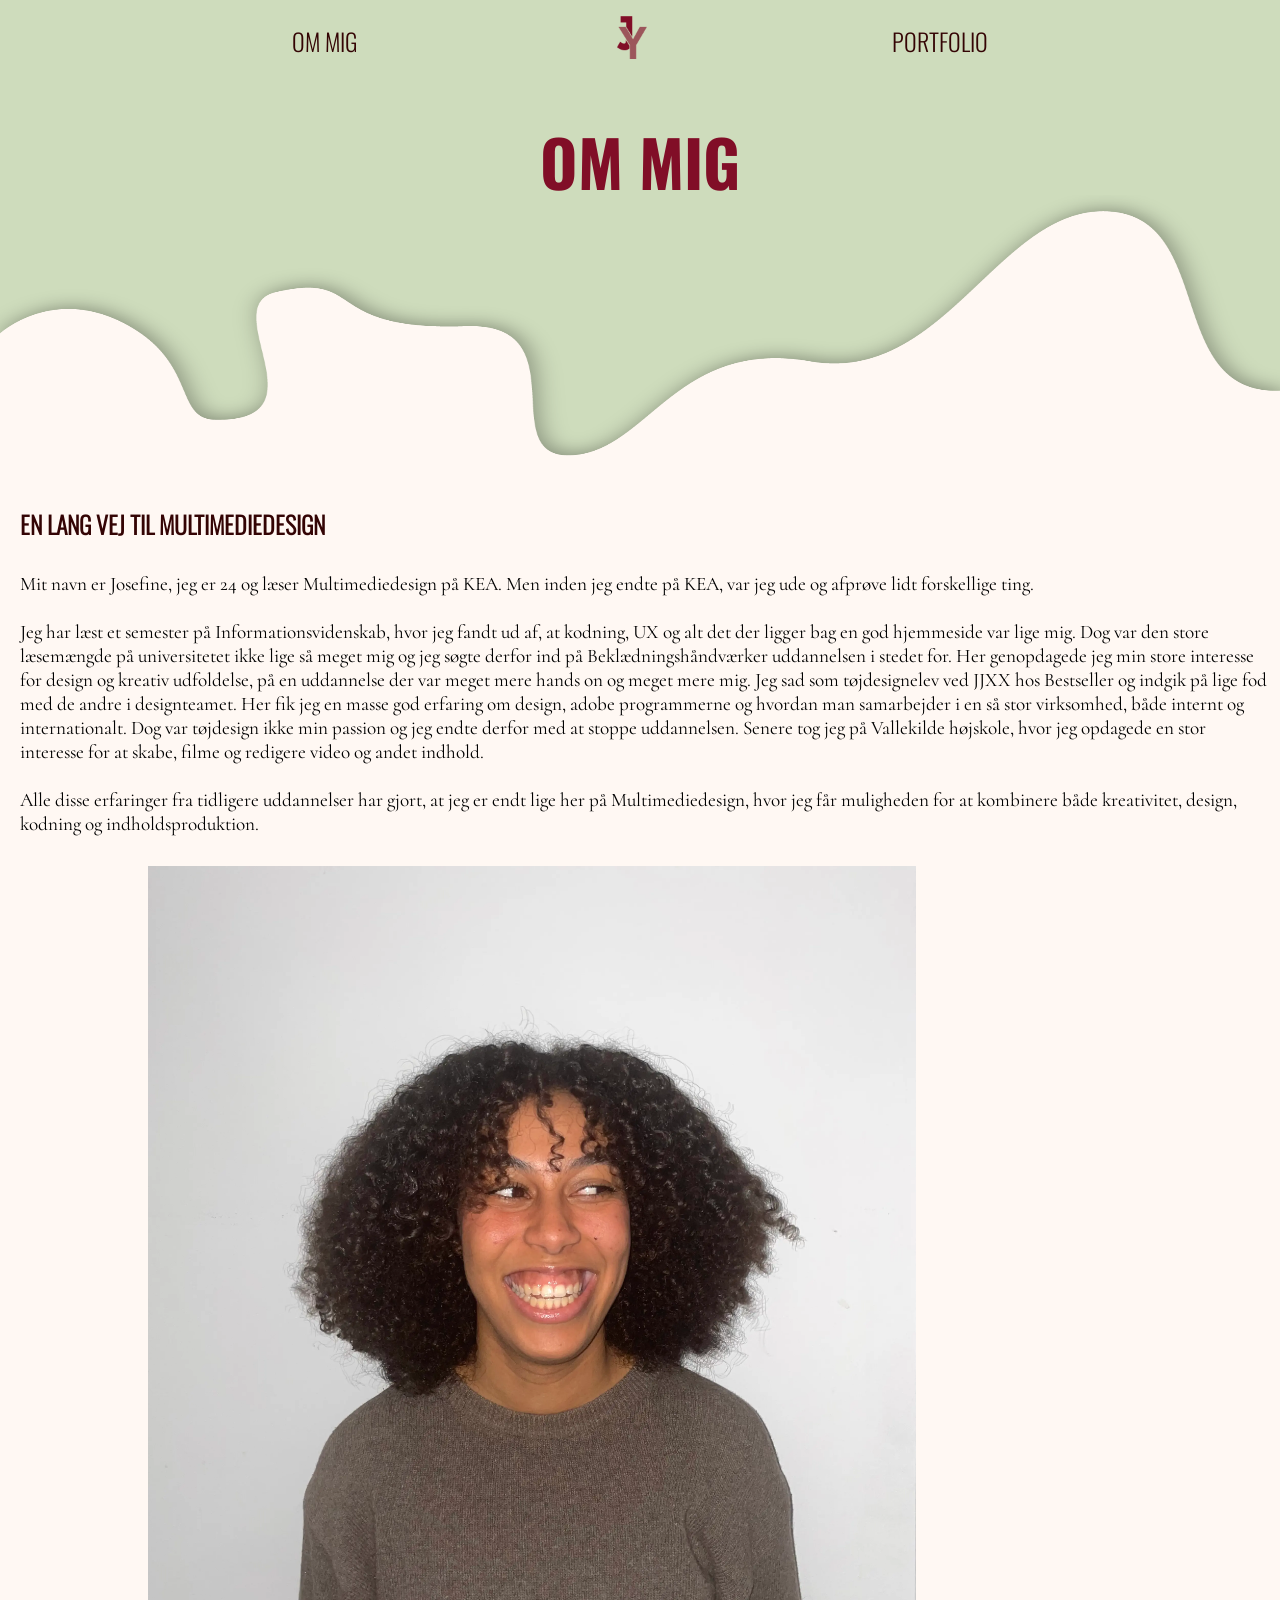
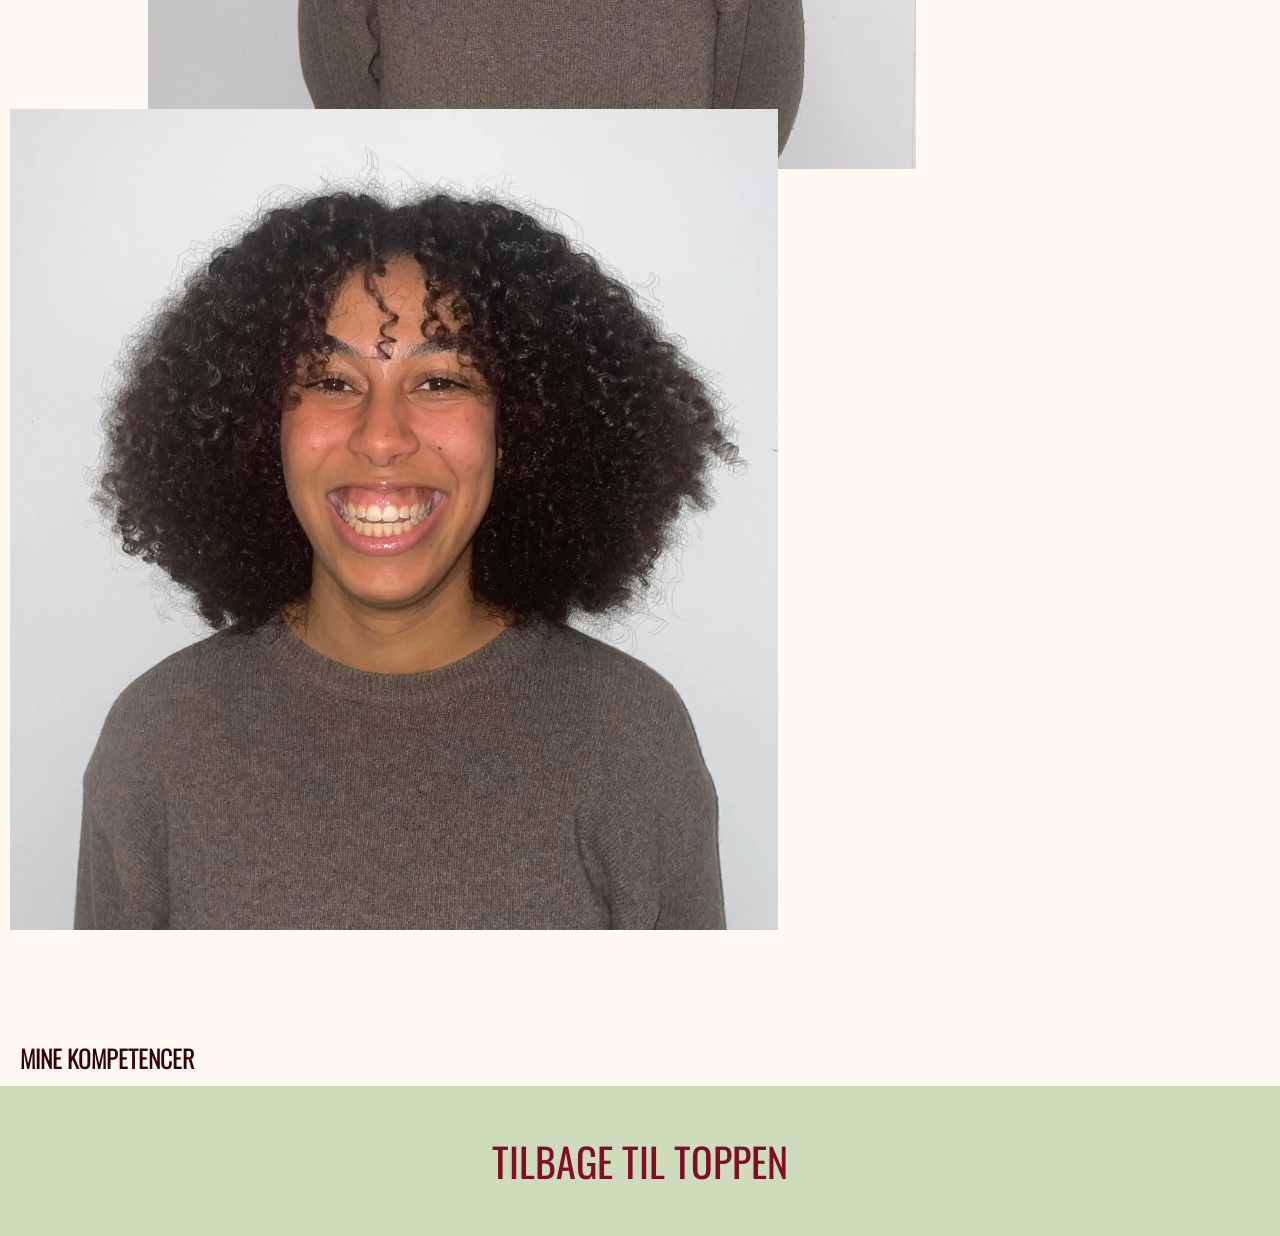
==== om-mig.html @ 7c3bd665 "overlay" ====
<!DOCTYPE html>
<html lang="en">
  <head>
    <meta charset="UTF-8" />
    <meta name="viewport" content="width=device-width, initial-scale=1.0" />
    <link rel="stylesheet" href="css/style.css" />
    <link rel="stylesheet" href="css/om-mig.css" />
    <title>Om mig</title>
  </head>

  <body>
    <header id="header">
      <nav>
        <ul>
          <li><a href="om-mig.html">Om mig</a></li>
          <li id="logo">
            <a href="index.html"><img src="imgs/forside/logo2.png" alt="logo" /></a>
          </li>
          <li><a href="portfolio-overblik.html">Portfolio</a></li>
        </ul>
      </nav>
      <h1>Om mig</h1>
      <div class="header-background"></div>
    </header>

    <main>
      <img id="abstrakt" src="imgs/generelt/abstrakt.png" alt="abstrakt bølget overgang mellem header og side" />

      <div class="grid">
        <h2 class="overskrift1">En lang vej til Multimediedesign</h2>
        <p class="om-mig">
          Mit navn er Josefine, jeg er 24 og læser Multimediedesign på KEA. Men inden jeg endte på KEA, var jeg ude og afprøve lidt forskellige ting. <br />
          <br />
          Jeg har læst et semester på Informationsvidenskab, hvor jeg fandt ud af, at kodning, UX og alt det der ligger bag en god hjemmeside var lige mig. Dog var den store læsemængde på universitetet ikke lige så meget mig og jeg søgte derfor ind
          på Beklædningshåndværker uddannelsen i stedet for. Her genopdagede jeg min store interesse for design og kreativ udfoldelse, på en uddannelse der var meget mere hands on og meget mere mig. Jeg sad som tøjdesignelev ved JJXX hos Bestseller
          og indgik på lige fod med de andre i designteamet. Her fik jeg en masse god erfaring om design, adobe programmerne og hvordan man samarbejder i en så stor virksomhed, både internt og internationalt. Dog var tøjdesign ikke min passion og jeg
          endte derfor med at stoppe uddannelsen. Senere tog jeg på Vallekilde højskole, hvor jeg opdagede en stor interesse for at skabe, filme og redigere video og andet indhold. <br />
          <br />
          Alle disse erfaringer fra tidligere uddannelser har gjort, at jeg er endt lige her på Multimediedesign, hvor jeg får muligheden for at kombinere både kreativitet, design, kodning og indholdsproduktion.
        </p>
        <!-- <div class="overlap"> -->
        <img class="billede1" src="imgs/om-mig/billede1.webp" alt="Portræt billede af mig" />
        <img class="billede2" src="imgs/om-mig/billede2.webp" alt="Portræt billede af mig" />
        <!-- </div> -->
        <h2 class="overskrift2">Mine kompetencer</h2>
      </div>
    </main>

    <footer>
      <a href="#header">Tilbage til toppen</a>
    </footer>
  </body>
</html>
---- css/style.css ----
* {
  margin: 0;
  padding: 0;
}

html {
  --primary: #fff8f3;
  --secondary: #cedcbc;
  --headingcolor: #810e27;
  --paragraphcolor: #340404;
  --headingfont: Oswald;
  --paragraphfont: Cormorant;
  --menufont: Oswald-light;
}

body {
  background-color: var(--primary);
}

@font-face {
  font-family: Oswald;
  src: url(../fonts/Oswald/Oswald-VariableFont_wght.ttf);
}

@font-face {
  font-family: Oswald-light;
  src: url(../fonts/Oswald/Oswald-Light.ttf);
}

@font-face {
  font-family: Cormorant;
  src: url(../fonts/Cormorant/Cormorant-VariableFont_wght.ttf);
}

h1 {
  font-family: var(--headingfont);
  color: var(--headingcolor);
  text-transform: uppercase;
  font-size: 4em;
  display: flex;
  margin-top: 0.5em;
  justify-content: center;
  text-align: center;
}

h2 {
  font-family: var(--menufont);
  color: var(--paragraphcolor);
  text-transform: uppercase;
  margin: 10px;
}

h3 {
  font-family: var(--menufont);
  color: var(--paragraphcolor);
  font-size: 2.5em;
  text-transform: uppercase;
}

p {
  font-family: var(--paragraphfont);
  font-size: 1.2em;
}

/* HEADER */

header {
  position: relative;
  width: 100%;
  background-color: var(--secondary);
}

.header-background {
  height: 30vh;
  background-image: url("../imgs/forside/green.webp");
  width: 100%;
}

/* MENU */

#logo {
  display: flex;
  justify-content: center;
  flex: 0;
}

#logo img {
  width: 30px;
}

#logo img:hover {
  width: 32px;
}

nav ul {
  display: flex;
  justify-content: space-evenly;
  align-items: center;
  padding: 1rem 2rem;
  margin: 0;
  list-style: none;
  max-width: 1200px;
}

nav ul li {
  flex: 1;
  text-align: center;
}

nav ul li a {
  text-decoration: none;
  color: var(--paragraphcolor);
  font-family: var(--menufont);
  text-transform: uppercase;
  font-size: 1.5em;
}

nav ul li a:hover {
  font-family: var(--headingfont);
}

#abstrakt {
  position: sticky;
  width: 100%;
  height: 33vh;
  margin-top: -449px;
}

/* LOTTIE */
.lottie-player {
  width: 100vw;
}

/* FOOTER */

footer {
  background-color: var(--secondary);
  height: 150px;
  display: flex;
  justify-content: center;
  align-items: center;
}

footer a {
  text-decoration: none;
  font-size: 2.5em;
  color: var(--headingcolor);
  font-family: var(--headingfont);
  text-transform: uppercase;
}

footer a:hover {
  color: var(--paragraphcolor);
}
---- css/om-mig.css ----
p {
  margin: 10px;
  margin-top: 0;
  margin-left: 20px;
  /* padding-bottom: 20px; */
}

.grid {
  display: grid;
  grid-gap: 20px;
  grid-template-columns: 1fr 1fr 1fr;
}

.overskrift1 {
  grid-column: 1 / 4;
  margin-left: 20px;
}

.om-mig {
  grid-row: 2;
  grid-column: 1 / span 3;
}

.overskrift2 {
  /* grid-row: 6; */
  grid-column: 1 / 4;
  margin-left: 20px;
}

.billede1,
.billede2 {
  grid-column: 1 / span 3;
  position: relative;
  width: 60vw;
}

.billede1 {
  z-index: 1;
  left: 148px;
}
.billede2 {
  z-index: 2;
  left: 10px;
  top: -80px;
}

/* .overlap {
  position: relative;
  grid-column: 1 / span 3;
  grid-row: 4;
}

.billede1,
.billede2 {
  position: absolute;
  width: 50%;
}

.billede1 {
  left: 200px;
}

.billede2 {
  top: 100px;
} */

/* .grid img:first-of-type {
  grid-row: 3;
  grid-column: 2 / 4;
}

img {
  width: 43vw;
  margin: 10px;
} */
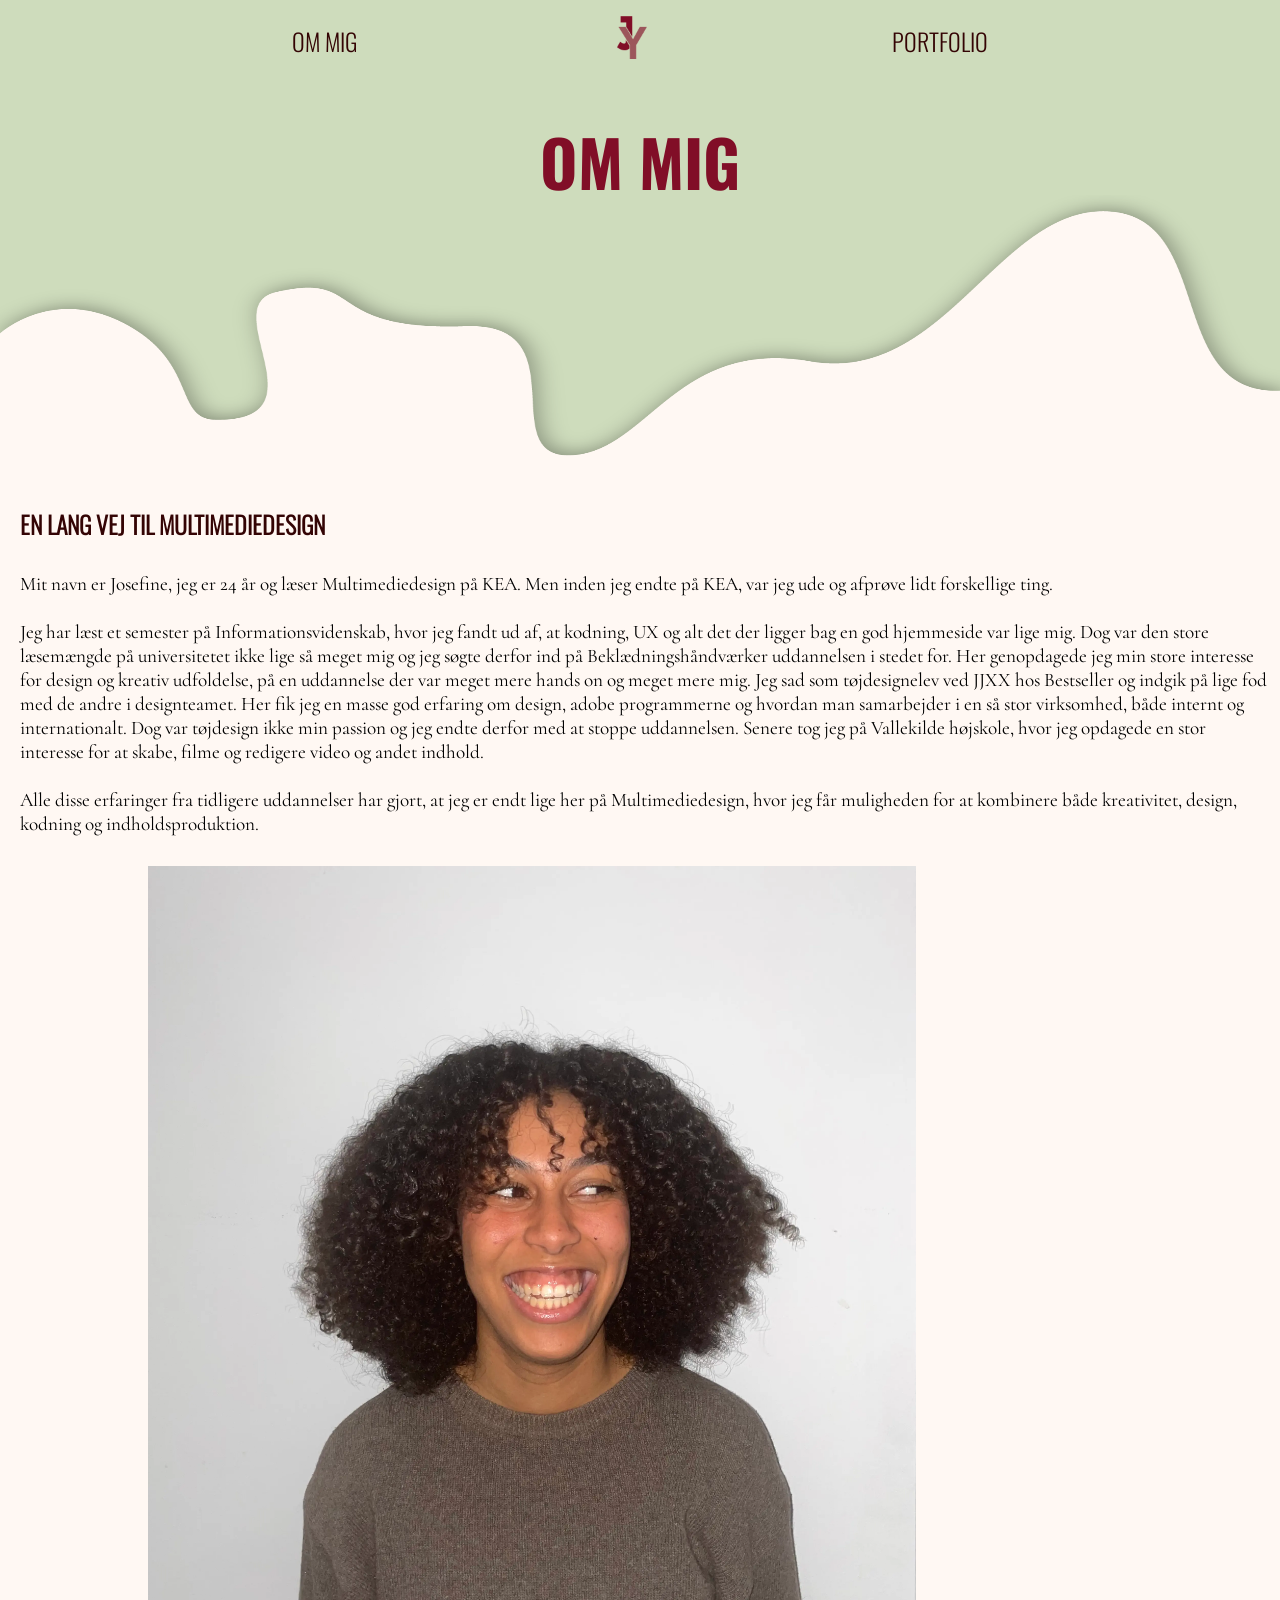
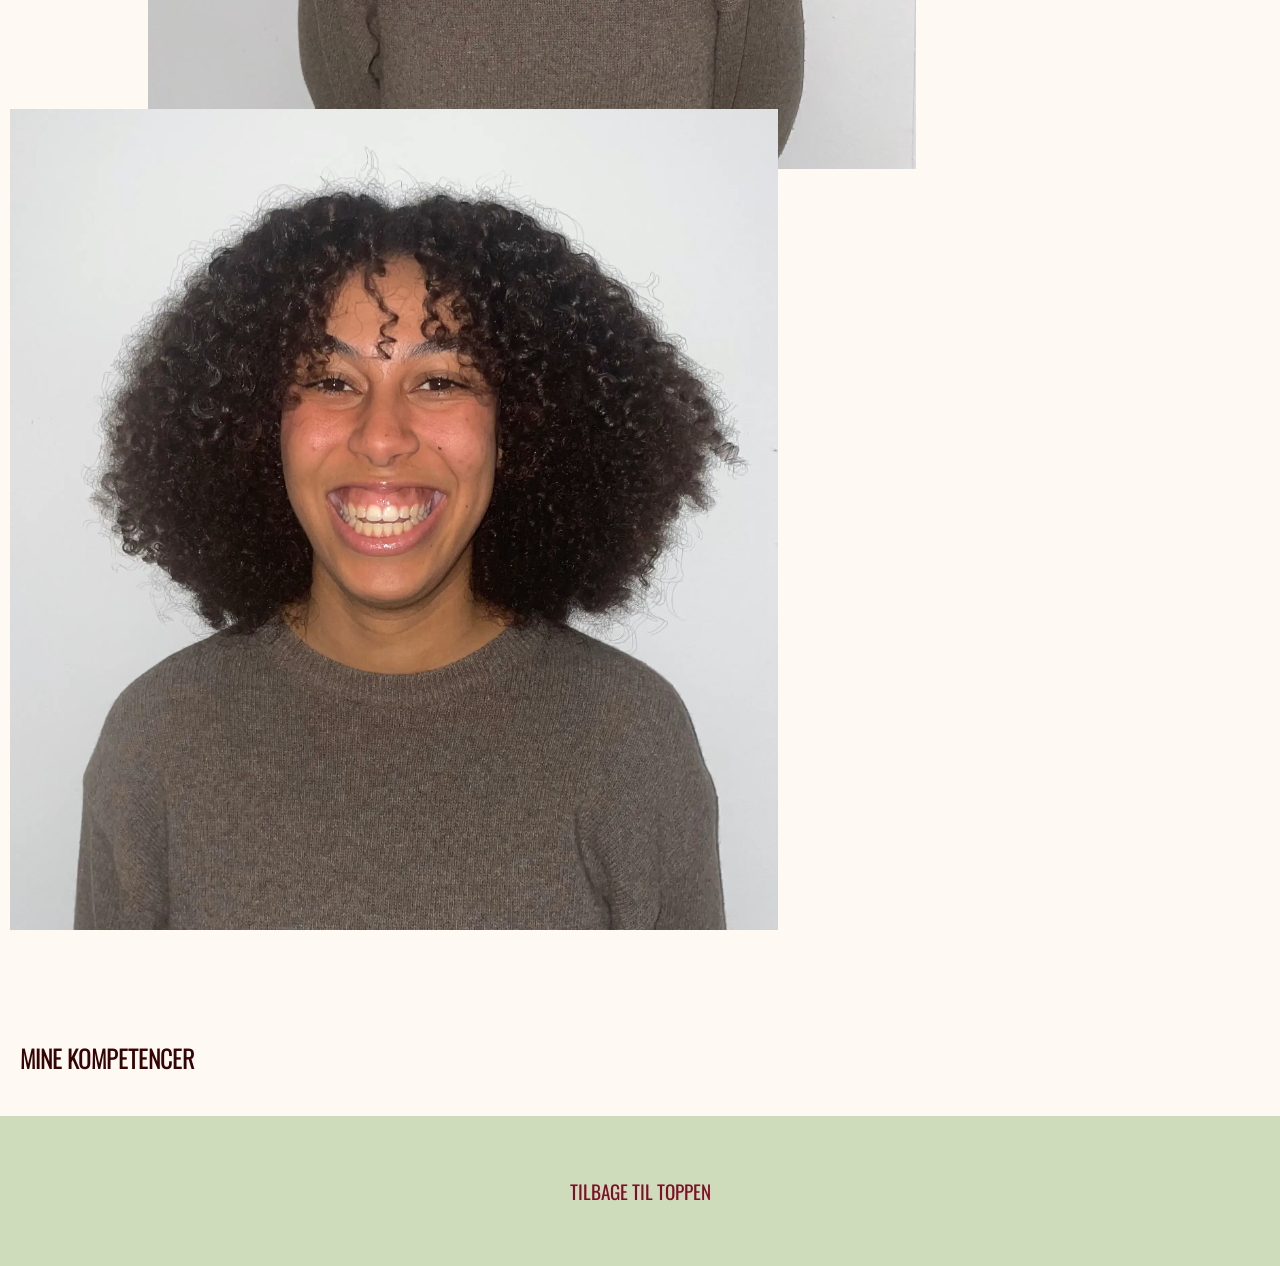
==== commit f12f32c9: "josh sagde der manglede et "år"" ====
--- a/om-mig.html
+++ b/om-mig.html
@@ -29,7 +29,7 @@
       <div class="grid">
         <h2 class="overskrift1">En lang vej til Multimediedesign</h2>
         <p class="om-mig">
-          Mit navn er Josefine, jeg er 24 og læser Multimediedesign på KEA. Men inden jeg endte på KEA, var jeg ude og afprøve lidt forskellige ting. <br />
+          Mit navn er Josefine, jeg er 24 år og læser Multimediedesign på KEA. Men inden jeg endte på KEA, var jeg ude og afprøve lidt forskellige ting. <br />
           <br />
           Jeg har læst et semester på Informationsvidenskab, hvor jeg fandt ud af, at kodning, UX og alt det der ligger bag en god hjemmeside var lige mig. Dog var den store læsemængde på universitetet ikke lige så meget mig og jeg søgte derfor ind
           på Beklædningshåndværker uddannelsen i stedet for. Her genopdagede jeg min store interesse for design og kreativ udfoldelse, på en uddannelse der var meget mere hands on og meget mere mig. Jeg sad som tøjdesignelev ved JJXX hos Bestseller
--- a/css/style.css
+++ b/css/style.css
@@ -137,13 +137,22 @@
   background-color: var(--secondary);
   height: 150px;
   display: flex;
-  justify-content: center;
+  justify-content: space-evenly;
   align-items: center;
+  margin-top: 30px;
+}
+
+.knap {
+  background-color: #cedcbc;
+  border-radius: 10px;
+  padding-left: 14px;
+  padding-right: 10px;
+  box-shadow: 1px 1px 5px rgba(0, 0, 0, 0.5);
 }
 
 footer a {
   text-decoration: none;
-  font-size: 2.5em;
+  font-size: 1.2em;
   color: var(--headingcolor);
   font-family: var(--headingfont);
   text-transform: uppercase;
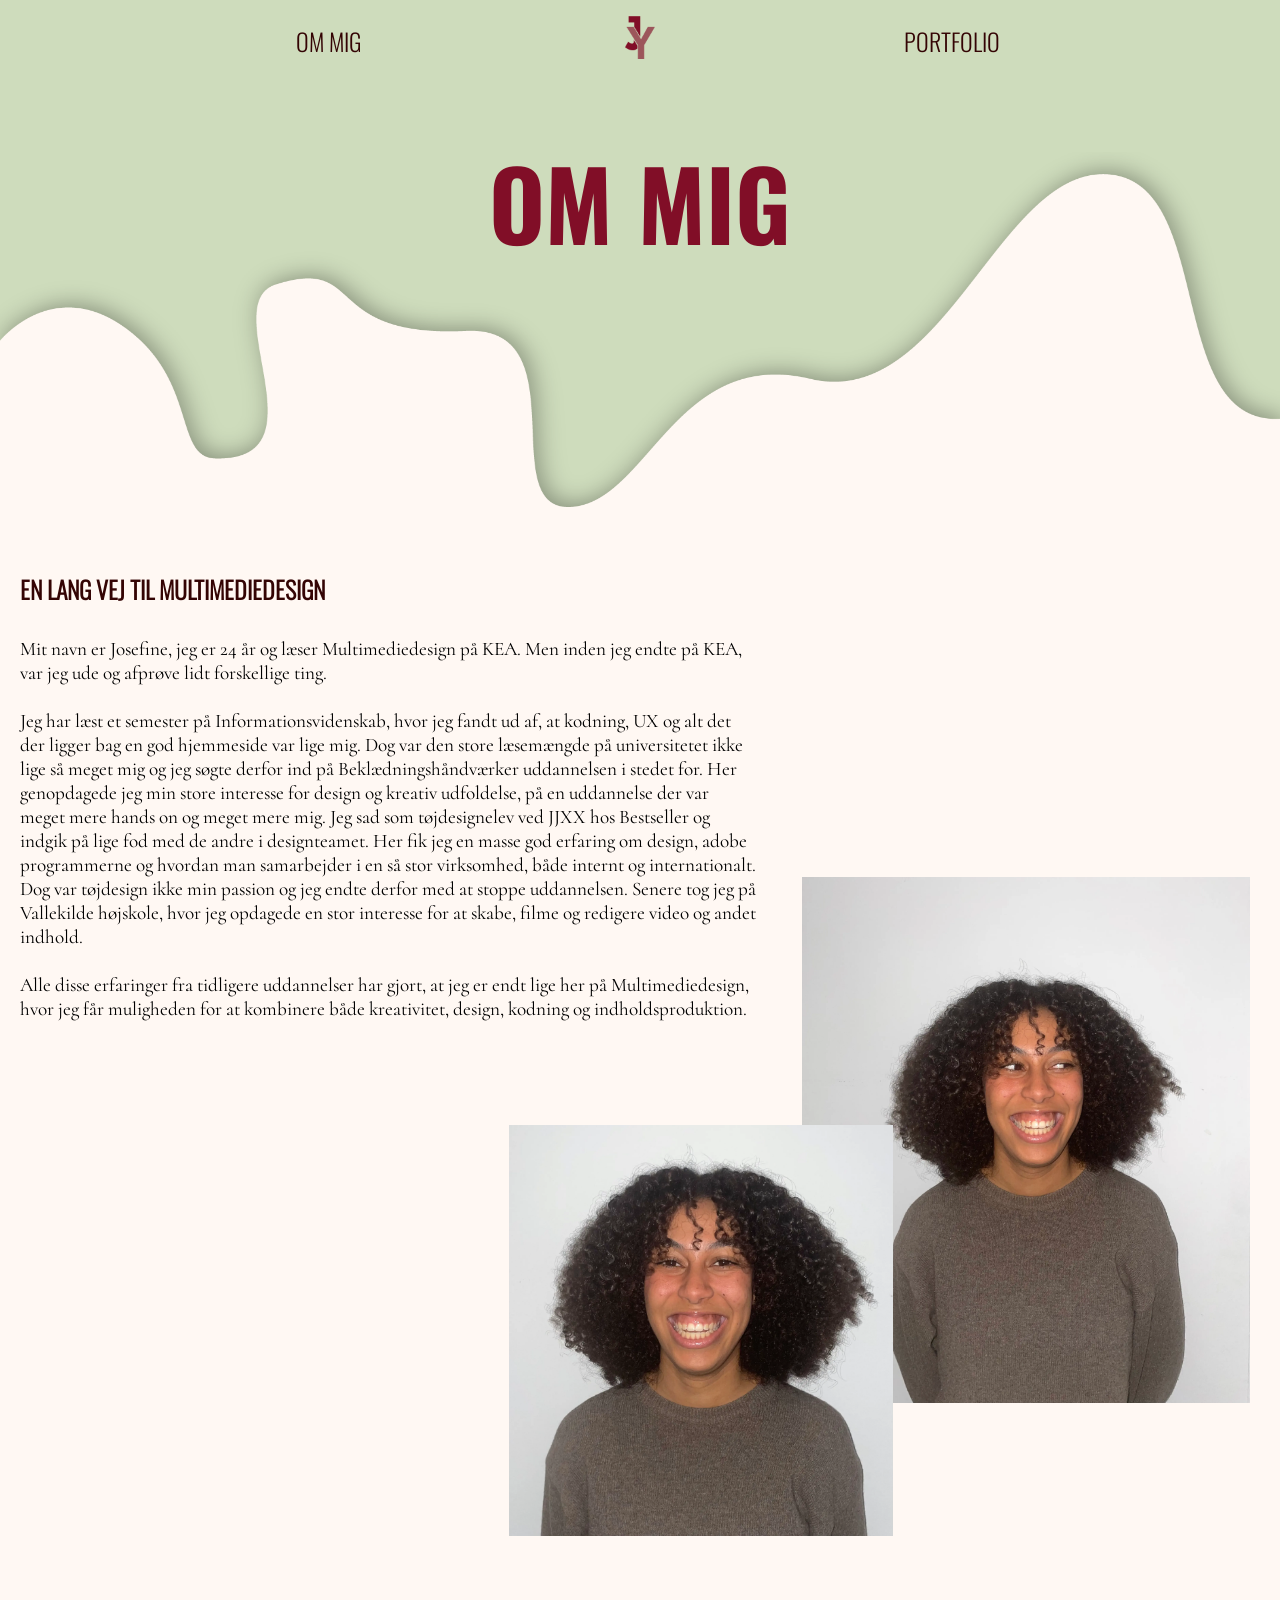
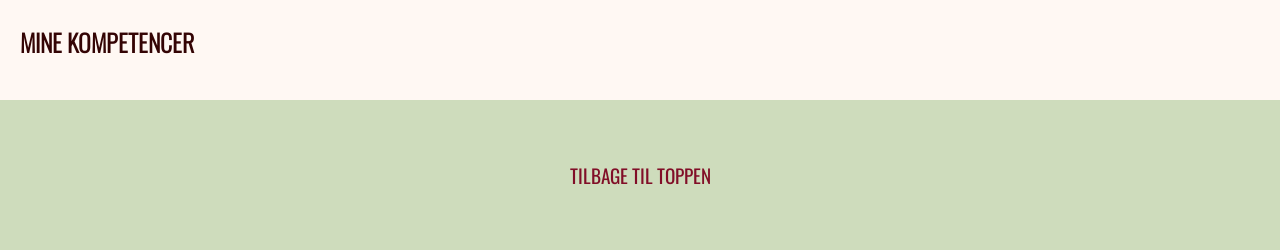
==== commit 61828ca7: "media queries - om mig" ====
--- a/om-mig.html
+++ b/om-mig.html
@@ -38,10 +38,10 @@
           <br />
           Alle disse erfaringer fra tidligere uddannelser har gjort, at jeg er endt lige her på Multimediedesign, hvor jeg får muligheden for at kombinere både kreativitet, design, kodning og indholdsproduktion.
         </p>
-        <!-- <div class="overlap"> -->
+
         <img class="billede1" src="imgs/om-mig/billede1.webp" alt="Portræt billede af mig" />
         <img class="billede2" src="imgs/om-mig/billede2.webp" alt="Portræt billede af mig" />
-        <!-- </div> -->
+
         <h2 class="overskrift2">Mine kompetencer</h2>
       </div>
     </main>
--- a/css/style.css
+++ b/css/style.css
@@ -99,7 +99,6 @@
   padding: 1rem 2rem;
   margin: 0;
   list-style: none;
-  max-width: 1200px;
 }
 
 nav ul li {
@@ -144,8 +143,8 @@
 
 .knap {
   background-color: #cedcbc;
-  border-radius: 10px;
-  padding-left: 14px;
+  border-radius: 20px;
+  padding-left: 10px;
   padding-right: 10px;
   box-shadow: 1px 1px 5px rgba(0, 0, 0, 0.5);
 }
@@ -161,3 +160,27 @@
 footer a:hover {
   color: var(--paragraphcolor);
 }
+
+/* .knap-link {
+  background-color: #fff8f3;
+  border-radius: 20px;
+  padding: 8px;
+  text-align: center;
+  color: #340404;
+  box-shadow: 1px 1px 5px rgba(0, 0, 0, 0.5);
+} */
+
+@media (width >1200px) {
+  #abstrakt {
+    position: sticky;
+    width: 100%;
+    height: 45vh;
+    margin-top: -449px;
+  }
+}
+
+@media (width > 700px) {
+  h1 {
+    font-size: 6em;
+  }
+}
--- a/css/om-mig.css
+++ b/css/om-mig.css
@@ -35,41 +35,77 @@
 }
 
 .billede1 {
-  z-index: 1;
   left: 148px;
 }
 .billede2 {
-  z-index: 2;
   left: 10px;
   top: -80px;
 }
 
-/* .overlap {
-  position: relative;
-  grid-column: 1 / span 3;
-  grid-row: 4;
+@media (width > 620px) {
+  .om-mig {
+    grid-column: 1 / 3;
+    max-width: 737px;
+  }
+
+  .billede1,
+  .billede2 {
+    grid-column: 2 / span 2;
+    position: relative;
+  }
+
+  .billede1 {
+    left: 85px;
+    width: 50vw;
+  }
+  .billede2 {
+    left: -80px;
+    top: -147px;
+    width: 45vw;
+  }
 }
 
-.billede1,
-.billede2 {
-  position: absolute;
-  width: 50%;
+@media (width > 945px) {
+  .billede1 {
+    grid-column: 3 / 4;
+    left: 0;
+    top: 340px;
+    width: 35vw;
+    margin-right: 10px;
+  }
+
+  .billede2 {
+    grid-column: 2 / 3;
+    left: 83px;
+    top: -1px;
+    width: 30vw;
+  }
 }
 
-.billede1 {
-  left: 200px;
+@media (width > 1230px) {
+  .billede1 {
+    top: 240px;
+    width: 35vw;
+    max-width: 35vw;
+    margin-right: 30px;
+  }
+
+  .billede2 {
+    left: 111px;
+    top: -58px;
+    width: 30vw;
+    max-width: 30vw;
+  }
 }
 
-.billede2 {
-  top: 100px;
-} */
+@media (width > 1520px) {
+  .billede1 {
+    top: 70px;
+    margin-right: 80px;
+  }
 
-/* .grid img:first-of-type {
-  grid-row: 3;
-  grid-column: 2 / 4;
+  .billede2 {
+    left: 111px;
+    top: -261px;
+  }
 }
-
-img {
-  width: 43vw;
-  margin: 10px;
-} */
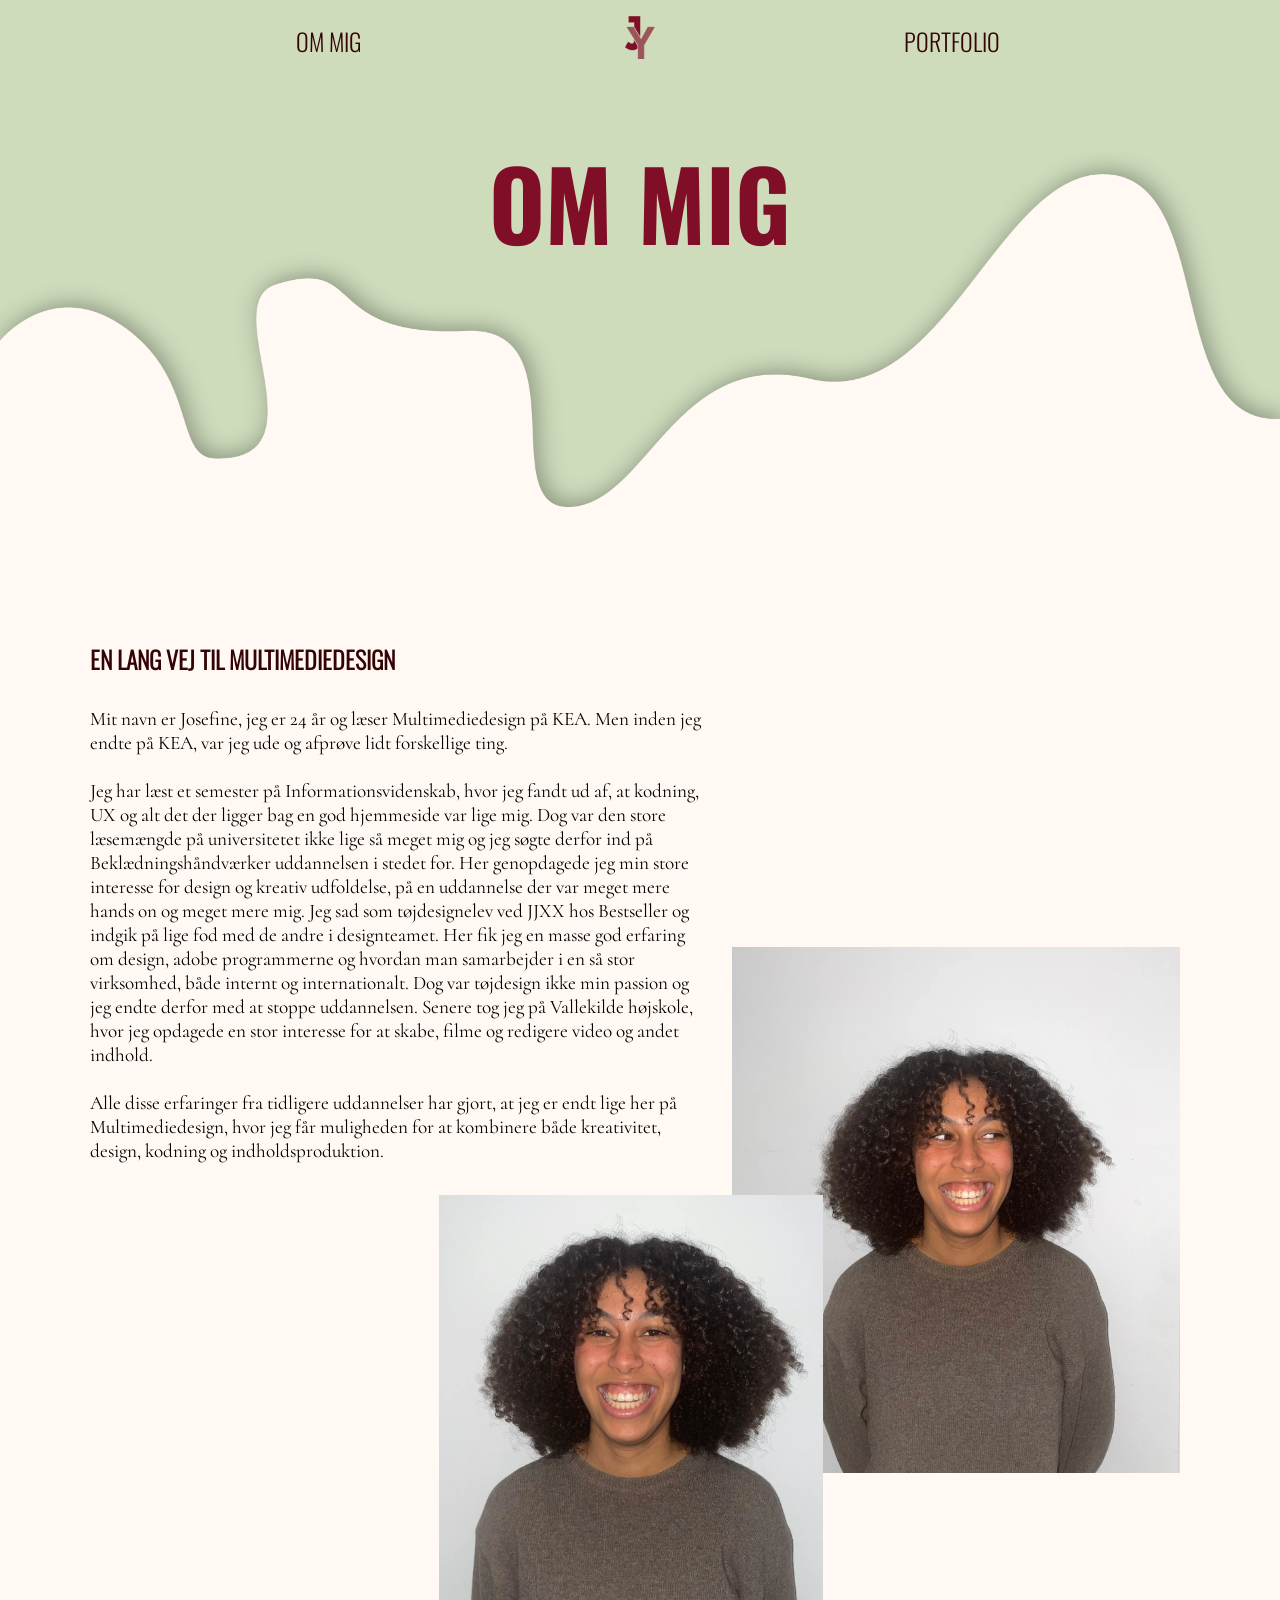
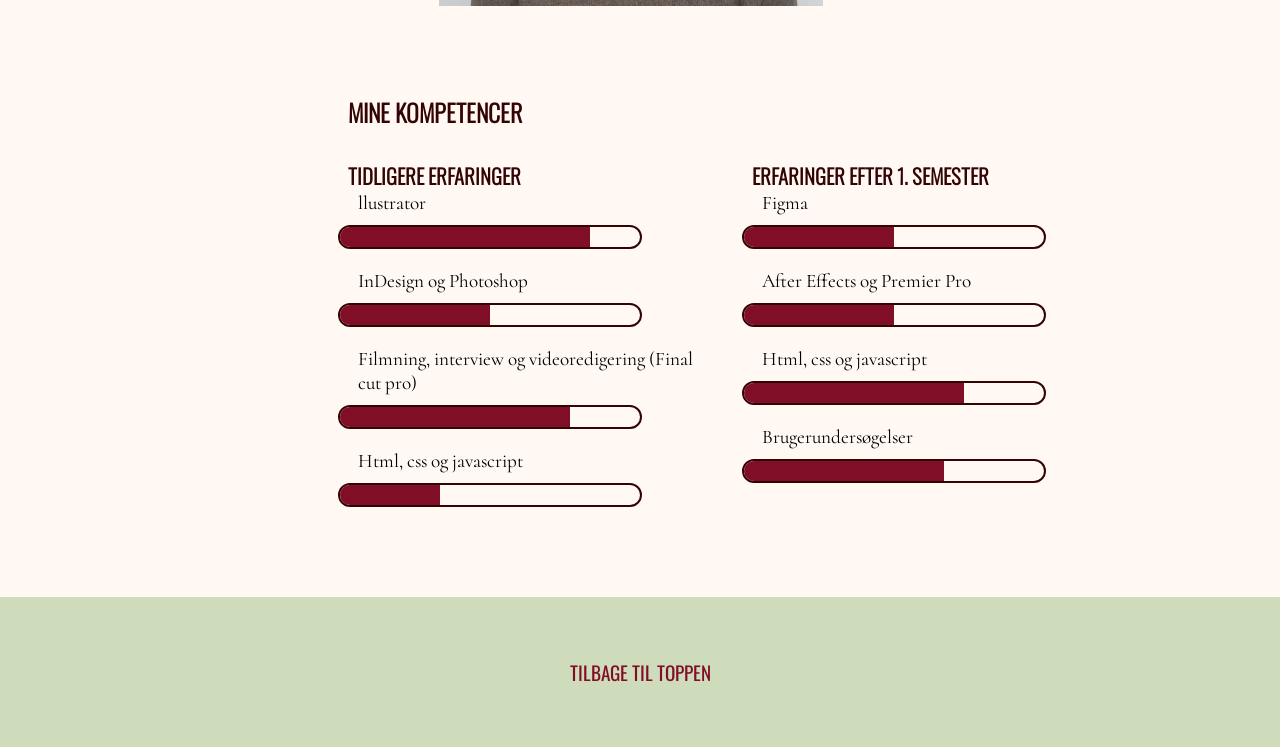
==== commit 99c3c529: "kompetencer" ====
--- a/om-mig.html
+++ b/om-mig.html
@@ -43,6 +43,49 @@
         <img class="billede2" src="imgs/om-mig/billede2.webp" alt="Portræt billede af mig" />
 
         <h2 class="overskrift2">Mine kompetencer</h2>
+        <div class="gammel-erfaring">
+          <h3>Tidligere erfaringer</h3>
+          <div>
+            <p>llustrator</p>
+            <div class="kompetence-container">
+              <div class="kompetence-sprite1"></div>
+            </div>
+            <p>InDesign og Photoshop</p>
+            <div class="kompetence-container">
+              <div class="kompetence-sprite2"></div>
+            </div>
+            <p>Filmning, interview og videoredigering (Final cut pro)</p>
+            <div class="kompetence-container">
+              <div class="kompetence-sprite3"></div>
+            </div>
+            <p>Html, css og javascript</p>
+            <div class="kompetence-container">
+              <div class="kompetence-sprite4"></div>
+            </div>
+          </div>
+        </div>
+
+        <div class="ny-erfaring">
+          <h3>Erfaringer efter 1. semester</h3>
+          <div>
+            <p>Figma</p>
+            <div class="kompetence-container">
+              <div class="kompetence-sprite6"></div>
+            </div>
+            <p>After Effects og Premier Pro</p>
+            <div class="kompetence-container">
+              <div class="kompetence-sprite7"></div>
+            </div>
+            <p>Html, css og javascript</p>
+            <div class="kompetence-container">
+              <div class="kompetence-sprite8"></div>
+            </div>
+            <p>Brugerundersøgelser</p>
+            <div class="kompetence-container">
+              <div class="kompetence-sprite9"></div>
+            </div>
+          </div>
+        </div>
       </div>
     </main>
 
--- a/css/style.css
+++ b/css/style.css
@@ -53,8 +53,14 @@
 h3 {
   font-family: var(--menufont);
   color: var(--paragraphcolor);
-  font-size: 2.5em;
-  text-transform: uppercase;
+  font-size: 1.3em;
+  text-transform: uppercase;
+}
+
+h4 {
+  font-family: var(--menufont);
+  color: var(--paragraphcolor);
+  font-size: 1.2em;
 }
 
 p {
@@ -142,6 +148,7 @@
 }
 
 .knap {
+  font-size: 1.3em;
   background-color: #cedcbc;
   border-radius: 20px;
   padding-left: 10px;
@@ -161,26 +168,39 @@
   color: var(--paragraphcolor);
 }
 
-/* .knap-link {
+.knap-link {
   background-color: #fff8f3;
-  border-radius: 20px;
-  padding: 8px;
+  border-radius: 40px;
+  padding: 20px;
   text-align: center;
   color: #340404;
   box-shadow: 1px 1px 5px rgba(0, 0, 0, 0.5);
-} */
-
-@media (width >1200px) {
+  margin: auto;
+}
+
+/* @media (width >1200px) {
   #abstrakt {
     position: sticky;
     width: 100%;
     height: 45vh;
     margin-top: -449px;
   }
-}
+} */
 
 @media (width > 700px) {
   h1 {
     font-size: 6em;
   }
-}
+  #abstrakt {
+    position: sticky;
+    width: 100%;
+    height: 45vh;
+    margin-top: -449px;
+  }
+
+  .knap {
+    font-size: 2em;
+    padding-left: 10px;
+    padding-right: 10px;
+  }
+}
--- a/css/om-mig.css
+++ b/css/om-mig.css
@@ -42,6 +42,81 @@
   top: -80px;
 }
 
+h3 {
+  grid-column: 1 / span 3;
+  margin-left: 10px;
+}
+
+.kompetence-container {
+  border: 2px solid #340404;
+  border-radius: 40px;
+  width: 300px;
+  height: 20px;
+  margin-bottom: 20px;
+}
+
+.kompetence-sprite1 {
+  background-color: #810e27;
+  border-radius: 40px 0 0 40px;
+  width: 250px;
+  height: 20px;
+}
+
+.kompetence-sprite2 {
+  background-color: #810e27;
+  border-radius: 40px 0 0 40px;
+  width: 150px;
+  height: 20px;
+}
+
+.kompetence-sprite3 {
+  background-color: #810e27;
+  border-radius: 40px 0 0 40px;
+  width: 230px;
+  height: 20px;
+}
+
+.kompetence-sprite4 {
+  background-color: #810e27;
+  border-radius: 40px 0 0 40px;
+  width: 100px;
+  height: 20px;
+}
+
+.kompetence-sprite6 {
+  background-color: #810e27;
+  border-radius: 40px 0 0 40px;
+  width: 150px;
+  height: 20px;
+}
+
+.kompetence-sprite7 {
+  background-color: #810e27;
+  border-radius: 40px 0 0 40px;
+  width: 150px;
+  height: 20px;
+}
+
+.kompetence-sprite8 {
+  background-color: #810e27;
+  border-radius: 40px 0 0 40px;
+  width: 220px;
+  height: 20px;
+}
+
+.kompetence-sprite9 {
+  background-color: #810e27;
+  border-radius: 40px 0 0 40px;
+  width: 200px;
+  height: 20px;
+}
+
+.gammel-erfaring,
+.ny-erfaring {
+  margin-left: 10px;
+  grid-column: 1 / 2;
+}
+
 @media (width > 620px) {
   .om-mig {
     grid-column: 1 / 3;
@@ -62,6 +137,14 @@
     left: -80px;
     top: -147px;
     width: 45vw;
+  }
+
+  .ny-erfaring {
+    grid-column: 2 / 3;
+  }
+
+  .grid {
+    margin: 30px;
   }
 }
 
@@ -80,6 +163,19 @@
     top: -1px;
     width: 30vw;
   }
+
+  .overskrift2,
+  .gammel-erfaring {
+    grid-column: 2 / 3;
+  }
+
+  .ny-erfaring {
+    grid-column: 3 / 4;
+  }
+
+  .grid {
+    margin: 70px;
+  }
 }
 
 @media (width > 1230px) {
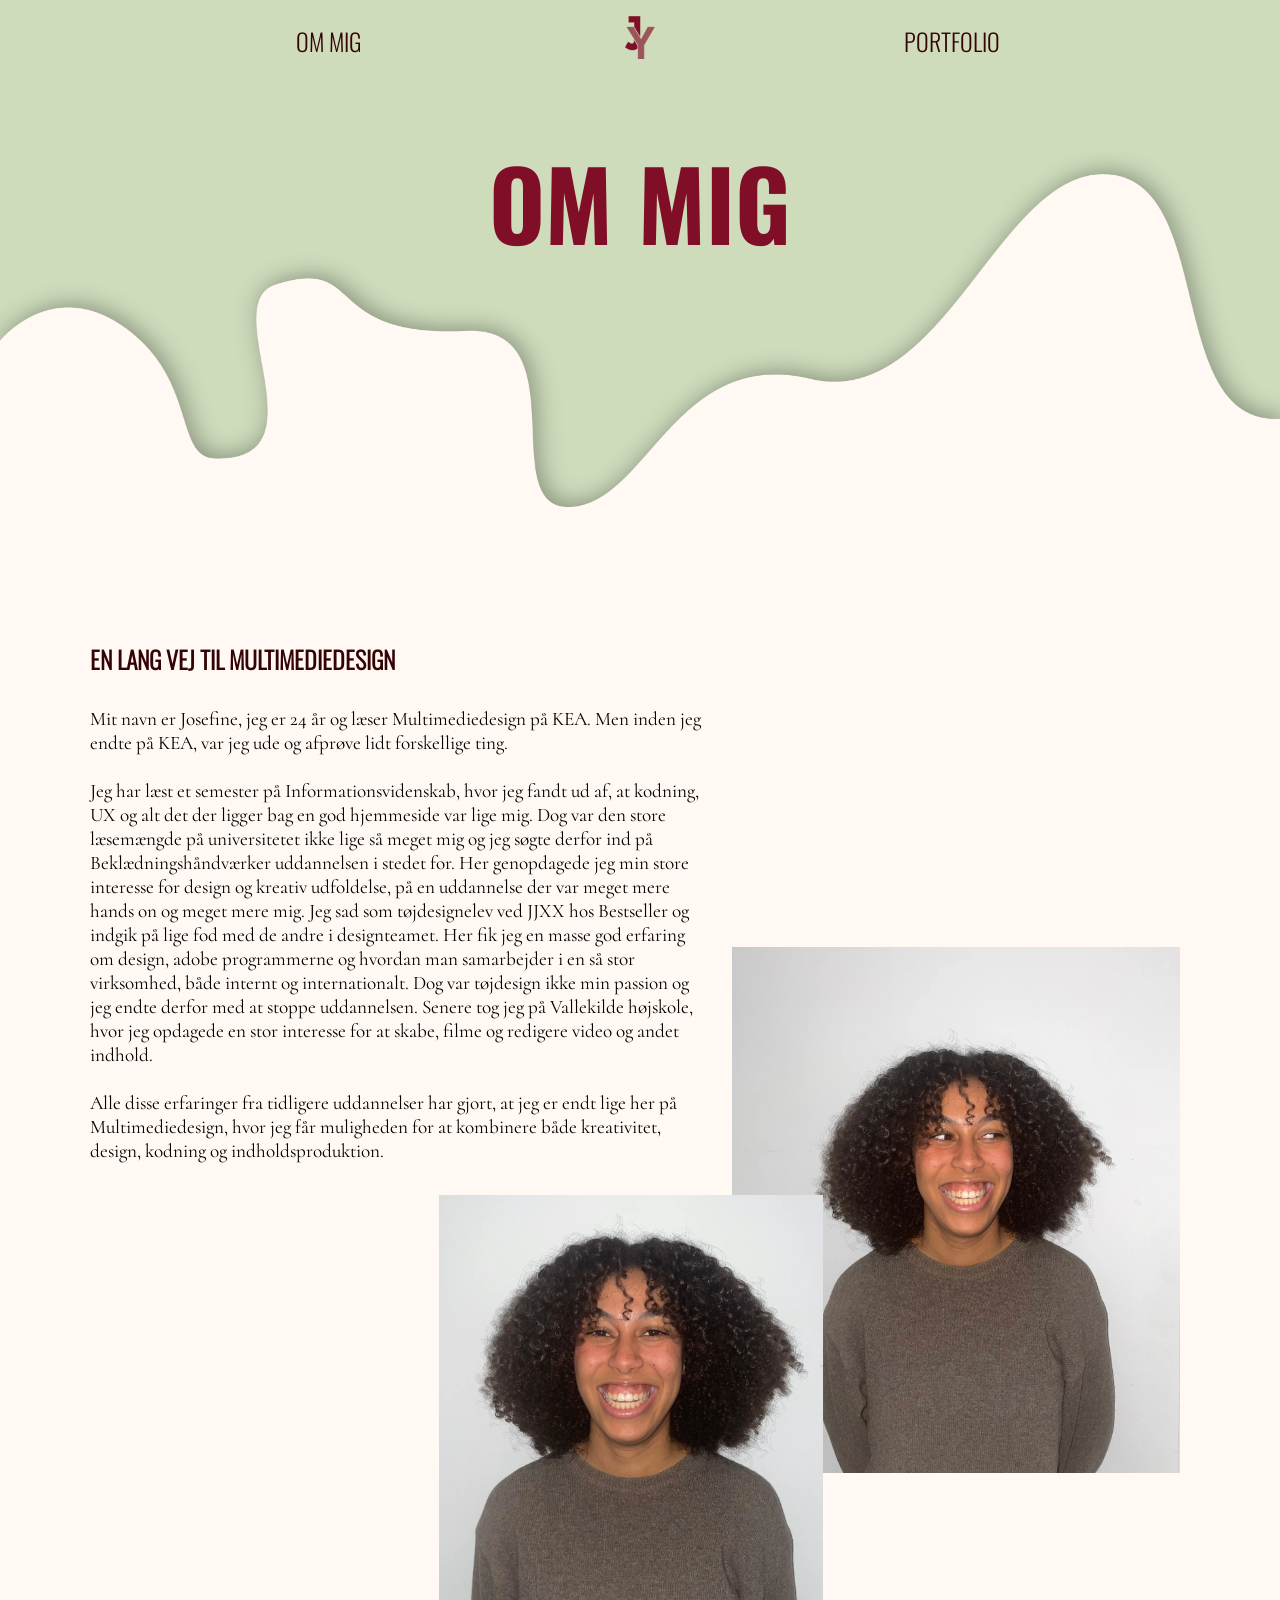
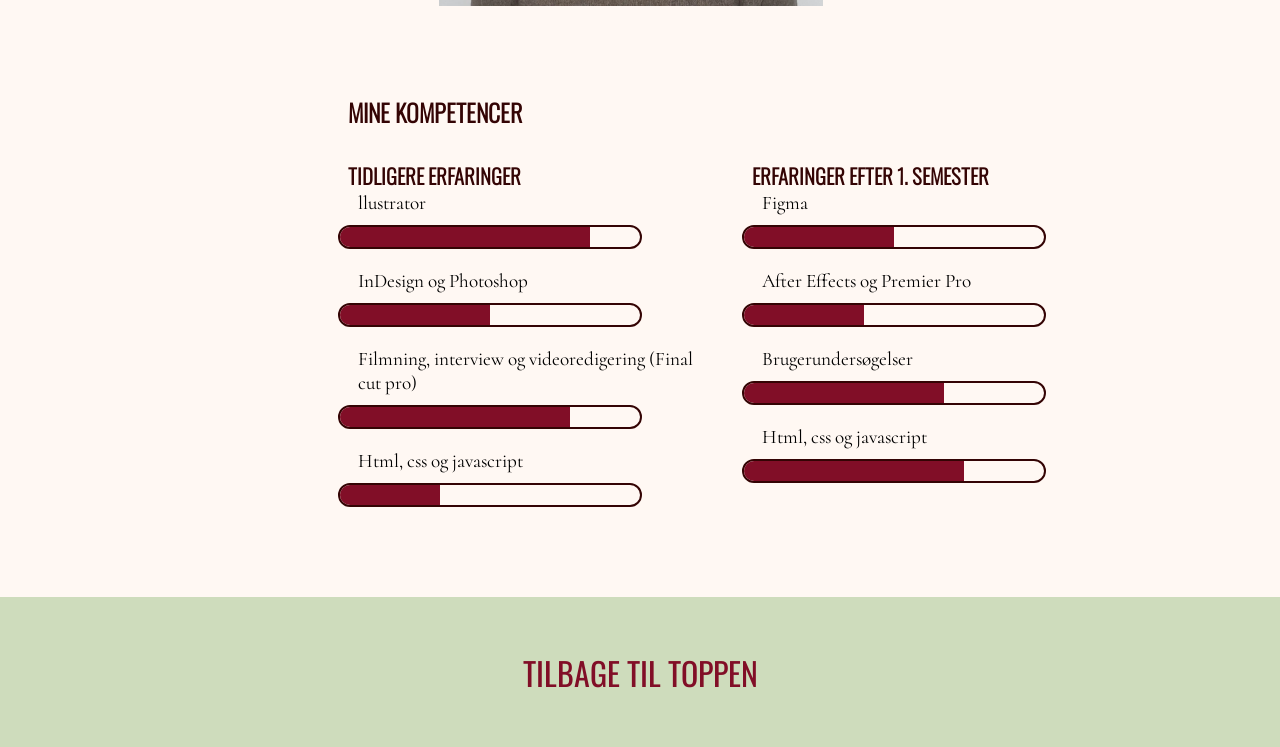
==== commit bdf24967: "ændringer" ====
--- a/om-mig.html
+++ b/om-mig.html
@@ -76,13 +76,13 @@
             <div class="kompetence-container">
               <div class="kompetence-sprite7"></div>
             </div>
+            <p>Brugerundersøgelser</p>
+            <div class="kompetence-container">
+              <div class="kompetence-sprite9"></div>
+            </div>
             <p>Html, css og javascript</p>
             <div class="kompetence-container">
               <div class="kompetence-sprite8"></div>
-            </div>
-            <p>Brugerundersøgelser</p>
-            <div class="kompetence-container">
-              <div class="kompetence-sprite9"></div>
             </div>
           </div>
         </div>
@@ -90,7 +90,7 @@
     </main>
 
     <footer>
-      <a href="#header">Tilbage til toppen</a>
+      <a class="knap" href="#header">Tilbage til toppen</a>
     </footer>
   </body>
 </html>
--- a/css/style.css
+++ b/css/style.css
@@ -149,11 +149,11 @@
 
 .knap {
   font-size: 1.3em;
-  background-color: #cedcbc;
+  /* background-color: #cedcbc;
   border-radius: 20px;
   padding-left: 10px;
   padding-right: 10px;
-  box-shadow: 1px 1px 5px rgba(0, 0, 0, 0.5);
+  box-shadow: 1px 1px 5px rgba(0, 0, 0, 0.5); */
 }
 
 footer a {
--- a/css/om-mig.css
+++ b/css/om-mig.css
@@ -93,7 +93,7 @@
 .kompetence-sprite7 {
   background-color: #810e27;
   border-radius: 40px 0 0 40px;
-  width: 150px;
+  width: 120px;
   height: 20px;
 }
 
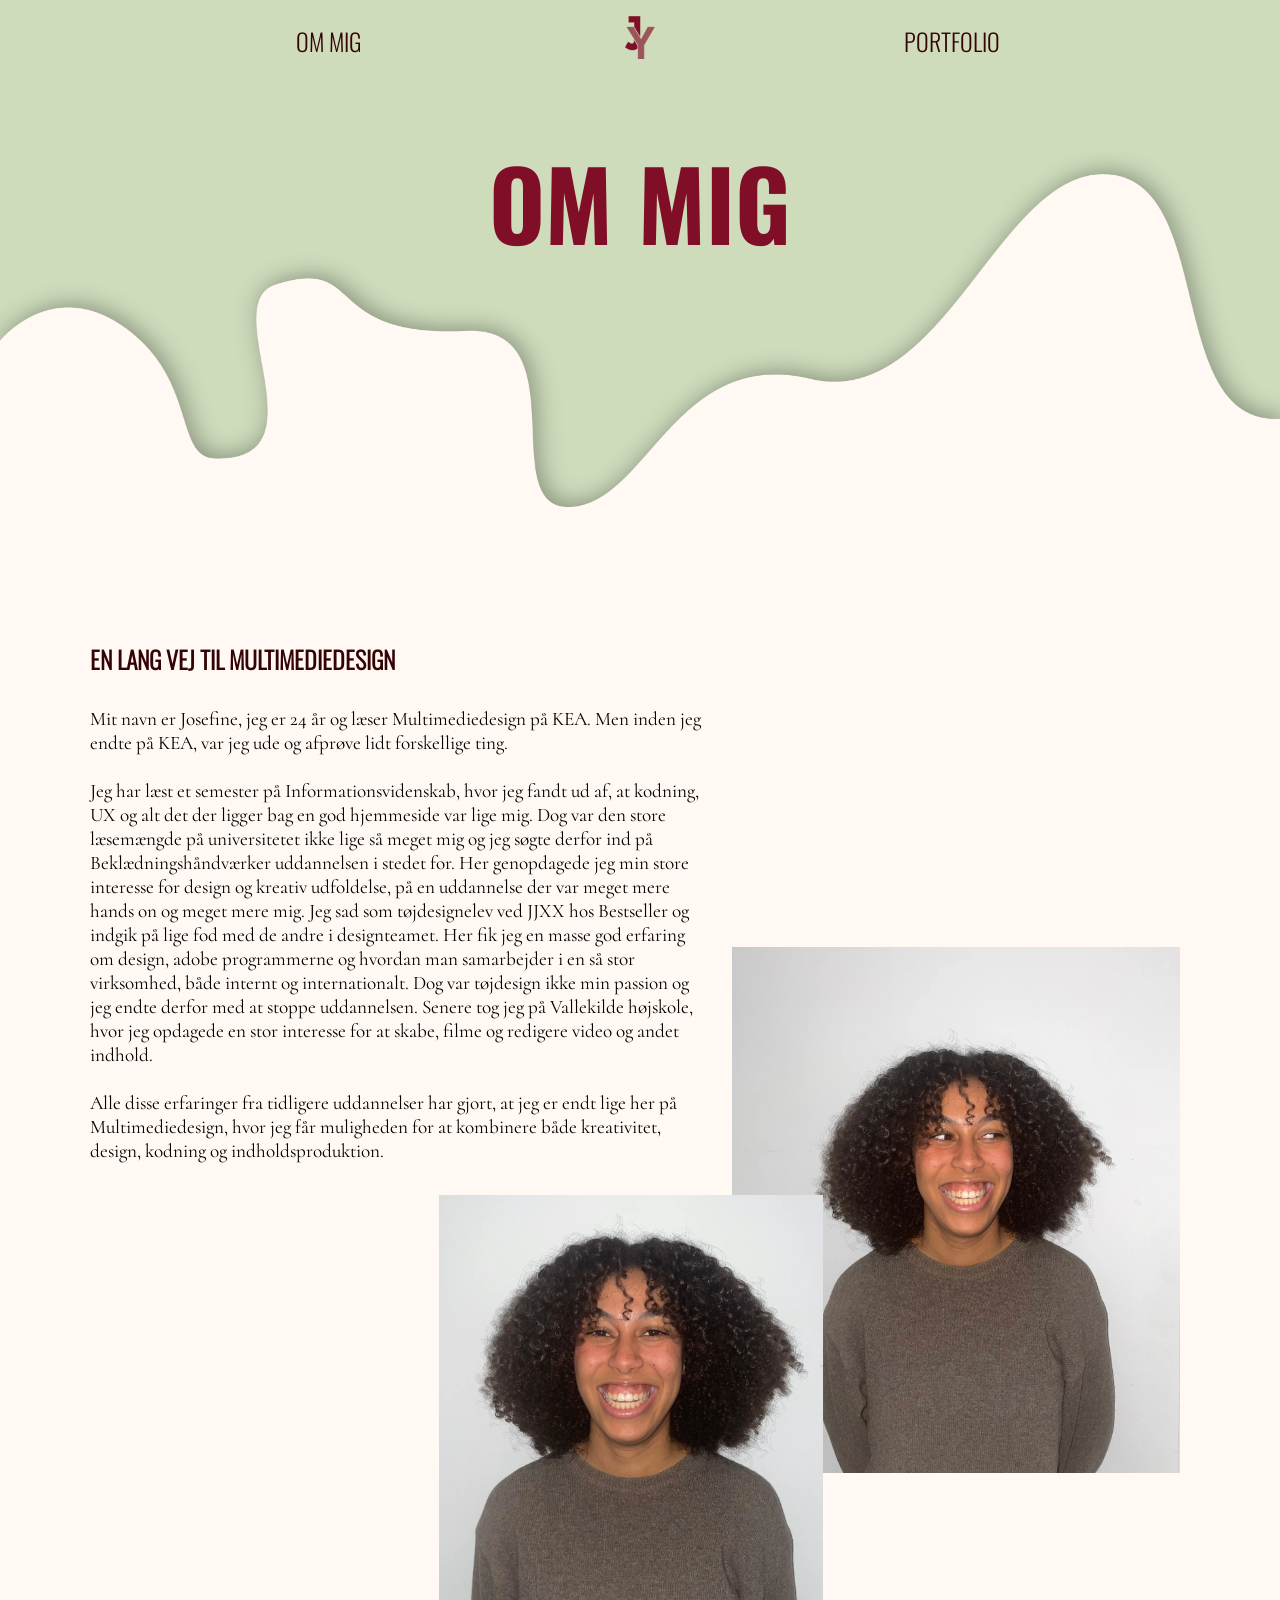
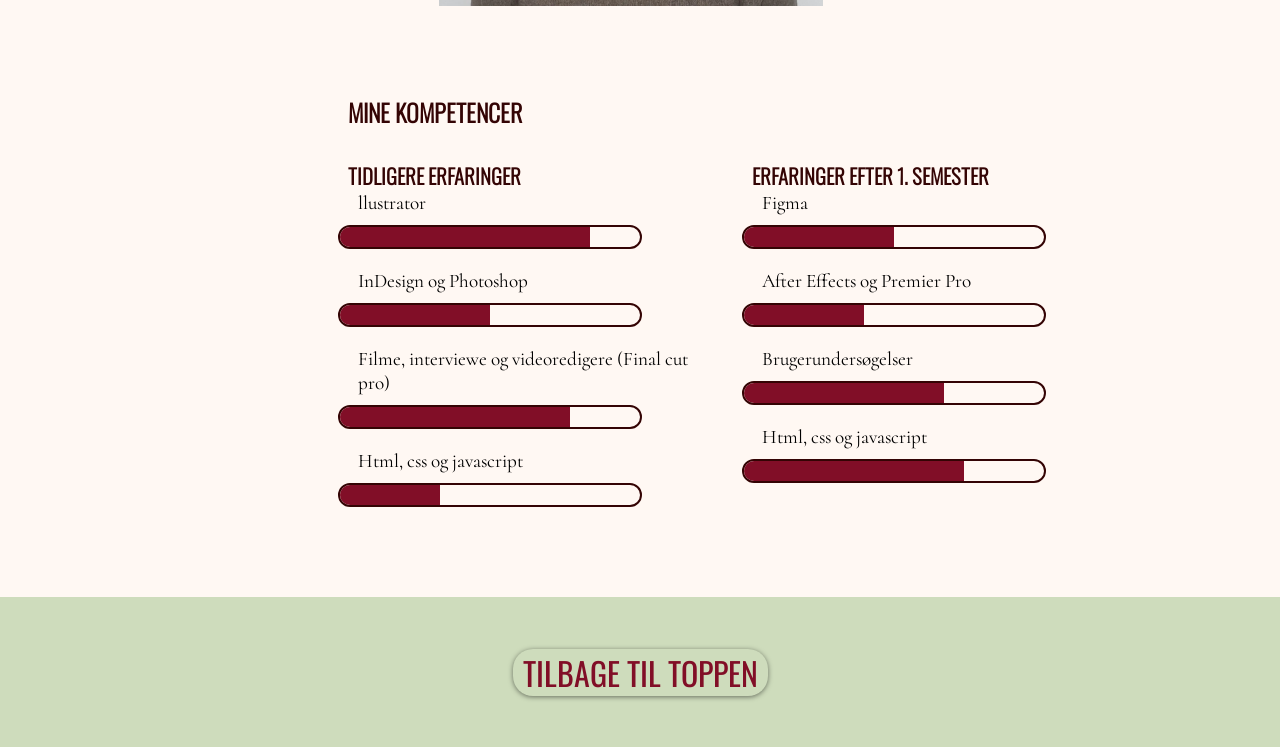
==== commit f836a413: "knap i footer" ====
--- a/om-mig.html
+++ b/om-mig.html
@@ -54,7 +54,7 @@
             <div class="kompetence-container">
               <div class="kompetence-sprite2"></div>
             </div>
-            <p>Filmning, interview og videoredigering (Final cut pro)</p>
+            <p>Filme, interviewe og videoredigere (Final cut pro)</p>
             <div class="kompetence-container">
               <div class="kompetence-sprite3"></div>
             </div>
--- a/css/style.css
+++ b/css/style.css
@@ -149,11 +149,11 @@
 
 .knap {
   font-size: 1.3em;
-  /* background-color: #cedcbc;
+  background-color: #cedcbc;
   border-radius: 20px;
   padding-left: 10px;
   padding-right: 10px;
-  box-shadow: 1px 1px 5px rgba(0, 0, 0, 0.5); */
+  box-shadow: 0px 1px 5px rgba(0, 0, 0, 0.5);
 }
 
 footer a {
@@ -170,6 +170,8 @@
 
 .knap-link {
   background-color: #fff8f3;
+  font-size: 1.2em;
+  font-family: var(--menufont);
   border-radius: 40px;
   padding: 20px;
   text-align: center;
